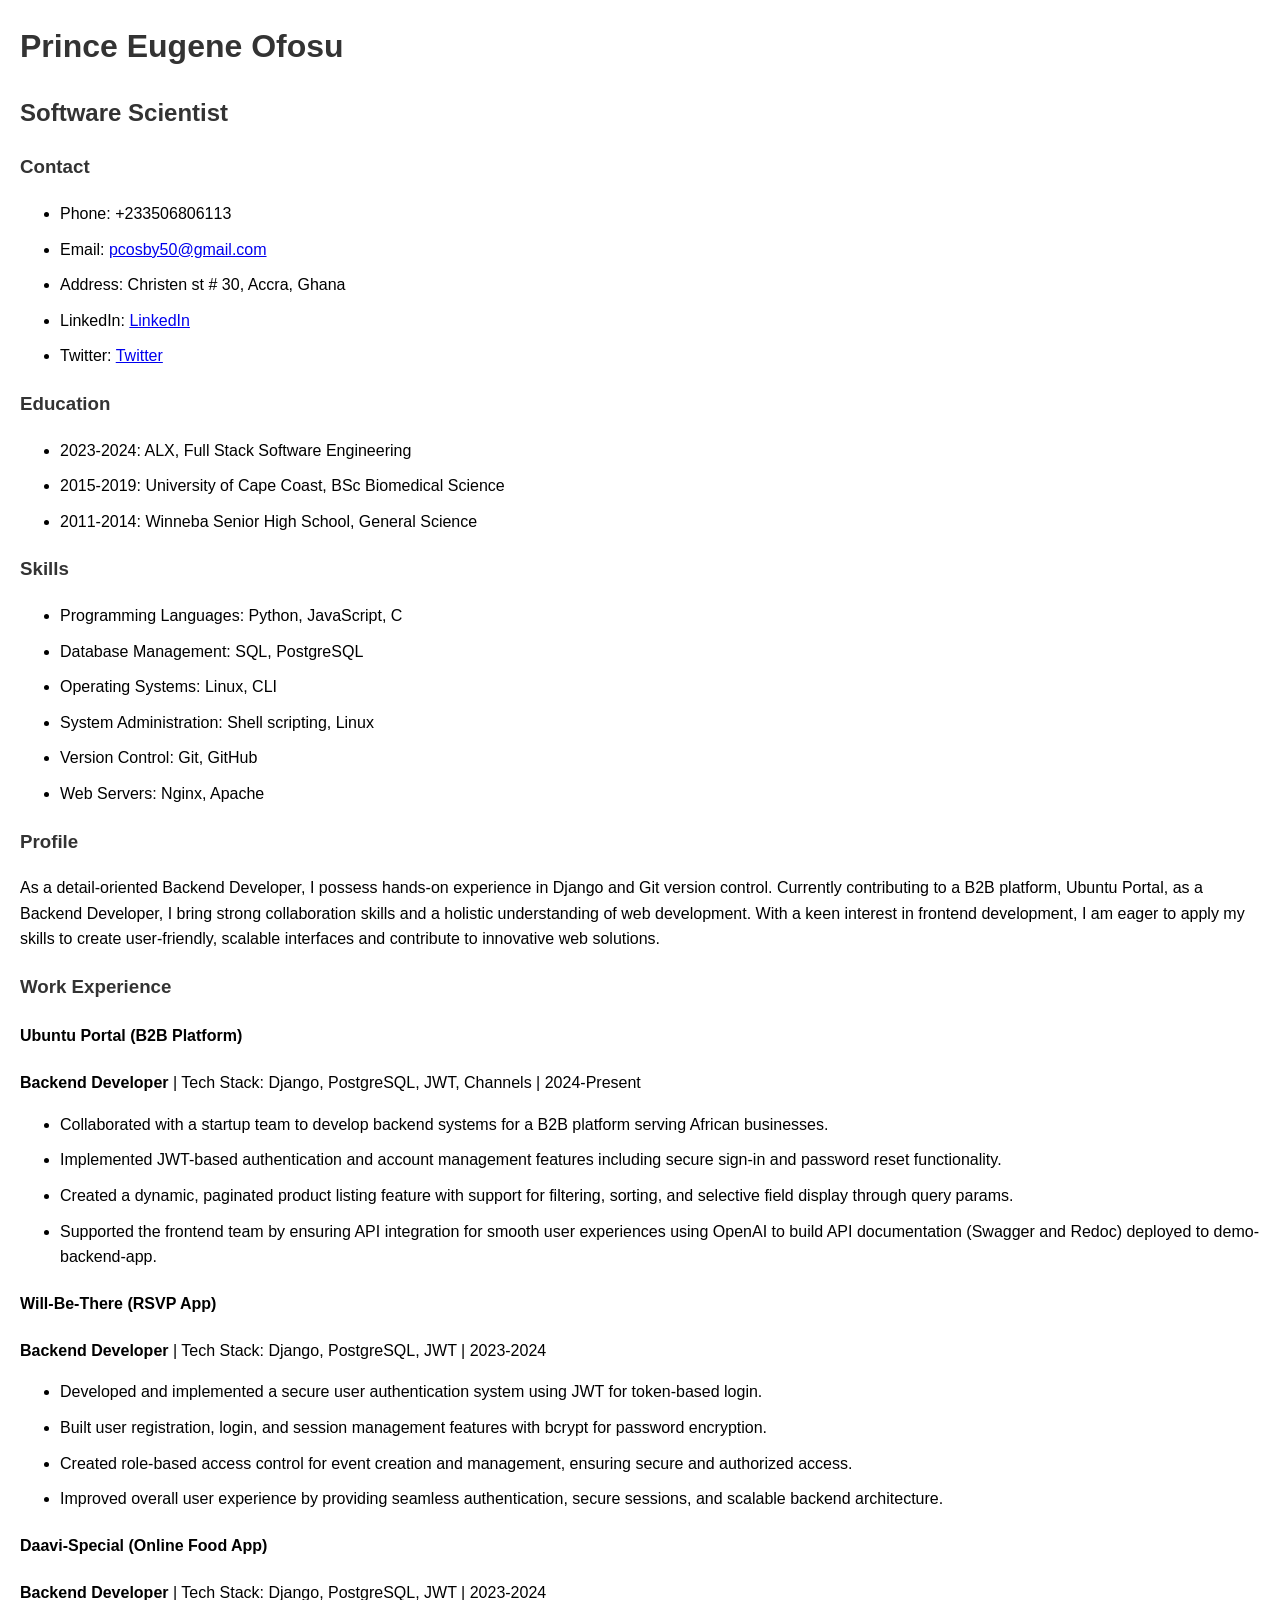
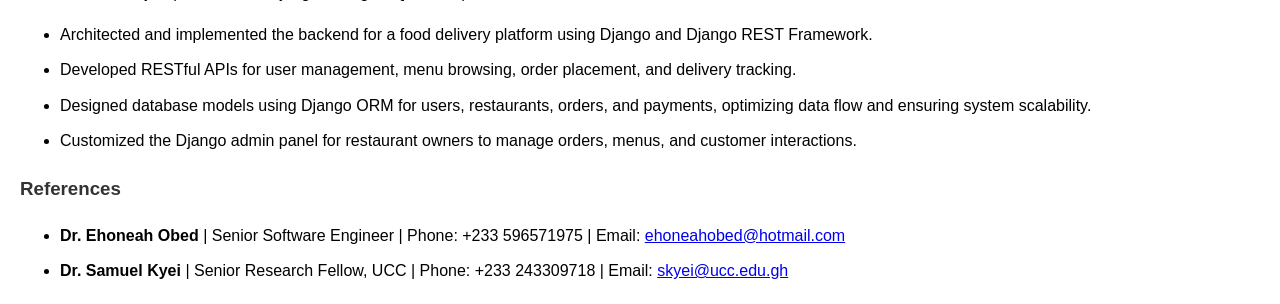
==== index.html @ bd2ba9b7 "changed file name to index.html" ====
<!DOCTYPE html>
<html lang="en">

<head>
    <meta charset="UTF-8">
    <meta name="viewport" content="width=device-width, initial-scale=1.0">
    <title>Prince Eugene Ofosu - Résumé</title>
    <style>
        body {
            font-family: Arial, sans-serif;
            margin: 20px;
            line-height: 1.6;
        }

        h1,
        h2,
        h3 {
            color: #333;
        }

        .section {
            margin-bottom: 20px;
        }

        .contact,
        .education,
        .skills,
        .profile,
        .work-experience,
        .references {
            margin-bottom: 20px;
        }

        .contact li,
        .education li,
        .skills li,
        .work-experience li,
        .references li {
            margin-bottom: 10px;
        }
    </style>
</head>

<body>
    <h1>Prince Eugene Ofosu</h1>
    <h2>Software Scientist</h2>

    <div class="section contact">
        <h3>Contact</h3>
        <ul>
            <li>Phone: +233506806113</li>
            <li>Email: <a href="mailto:pcosby50@gmail.com">pcosby50@gmail.com</a></li>
            <li>Address: Christen st # 30, Accra, Ghana</li>
            <li>LinkedIn: <a href="https://www.linkedin.com/in/prince-ofosu-512646102/" target="_blank">LinkedIn</a>
            </li>
            <li>Twitter: <a href="https://x.com/pcosby50" target="_blank">Twitter</a></li>
        </ul>
    </div>

    <div class="section education">
        <h3>Education</h3>
        <ul>
            <li>2023-2024: ALX, Full Stack Software Engineering</li>
            <li>2015-2019: University of Cape Coast, BSc Biomedical Science</li>
            <li>2011-2014: Winneba Senior High School, General Science</li>
        </ul>
    </div>

    <div class="section skills">
        <h3>Skills</h3>
        <ul>
            <li>Programming Languages: Python, JavaScript, C</li>
            <li>Database Management: SQL, PostgreSQL</li>
            <li>Operating Systems: Linux, CLI</li>
            <li>System Administration: Shell scripting, Linux</li>
            <li>Version Control: Git, GitHub</li>
            <li>Web Servers: Nginx, Apache</li>
        </ul>
    </div>

    <div class="section profile">
        <h3>Profile</h3>
        <p>As a detail-oriented Backend Developer, I possess hands-on experience in Django and Git version control.
            Currently contributing to a B2B platform, Ubuntu Portal, as a Backend Developer, I bring strong
            collaboration skills and a holistic understanding of web development. With a keen interest in frontend
            development, I am eager to apply my skills to create user-friendly, scalable interfaces and contribute to
            innovative web solutions.</p>
    </div>

    <div class="section work-experience">
        <h3>Work Experience</h3>
        <h4>Ubuntu Portal (B2B Platform)</h4>
        <p><strong>Backend Developer</strong> | Tech Stack: Django, PostgreSQL, JWT, Channels | 2024-Present</p>
        <ul>
            <li>Collaborated with a startup team to develop backend systems for a B2B platform serving African
                businesses.</li>
            <li>Implemented JWT-based authentication and account management features including secure sign-in and
                password reset functionality.</li>
            <li>Created a dynamic, paginated product listing feature with support for filtering, sorting, and selective
                field display through query params.</li>
            <li>Supported the frontend team by ensuring API integration for smooth user experiences using OpenAI to
                build API documentation (Swagger and Redoc) deployed to demo-backend-app.</li>
        </ul>

        <h4>Will-Be-There (RSVP App)</h4>
        <p><strong>Backend Developer</strong> | Tech Stack: Django, PostgreSQL, JWT | 2023-2024</p>
        <ul>
            <li>Developed and implemented a secure user authentication system using JWT for token-based login.</li>
            <li>Built user registration, login, and session management features with bcrypt for password encryption.
            </li>
            <li>Created role-based access control for event creation and management, ensuring secure and authorized
                access.</li>
            <li>Improved overall user experience by providing seamless authentication, secure sessions, and scalable
                backend architecture.</li>
        </ul>

        <h4>Daavi-Special (Online Food App)</h4>
        <p><strong>Backend Developer</strong> | Tech Stack: Django, PostgreSQL, JWT | 2023-2024</p>
        <ul>
            <li>Architected and implemented the backend for a food delivery platform using Django and Django REST
                Framework.</li>
            <li>Developed RESTful APIs for user management, menu browsing, order placement, and delivery tracking.</li>
            <li>Designed database models using Django ORM for users, restaurants, orders, and payments, optimizing data
                flow and ensuring system scalability.</li>
            <li>Customized the Django admin panel for restaurant owners to manage orders, menus, and customer
                interactions.</li>
        </ul>
    </div>

    <div class="section references">
        <h3>References</h3>
        <ul>
            <li><strong>Dr. Ehoneah Obed</strong> | Senior Software Engineer | Phone: +233 596571975 | Email: <a
                    href="mailto:ehoneahobed@hotmail.com">ehoneahobed@hotmail.com</a></li>
            <li><strong>Dr. Samuel Kyei</strong> | Senior Research Fellow, UCC | Phone: +233 243309718 | Email: <a
                    href="mailto:skyei@ucc.edu.gh">skyei@ucc.edu.gh</a></li>
        </ul>
    </div>
</body>

</html>
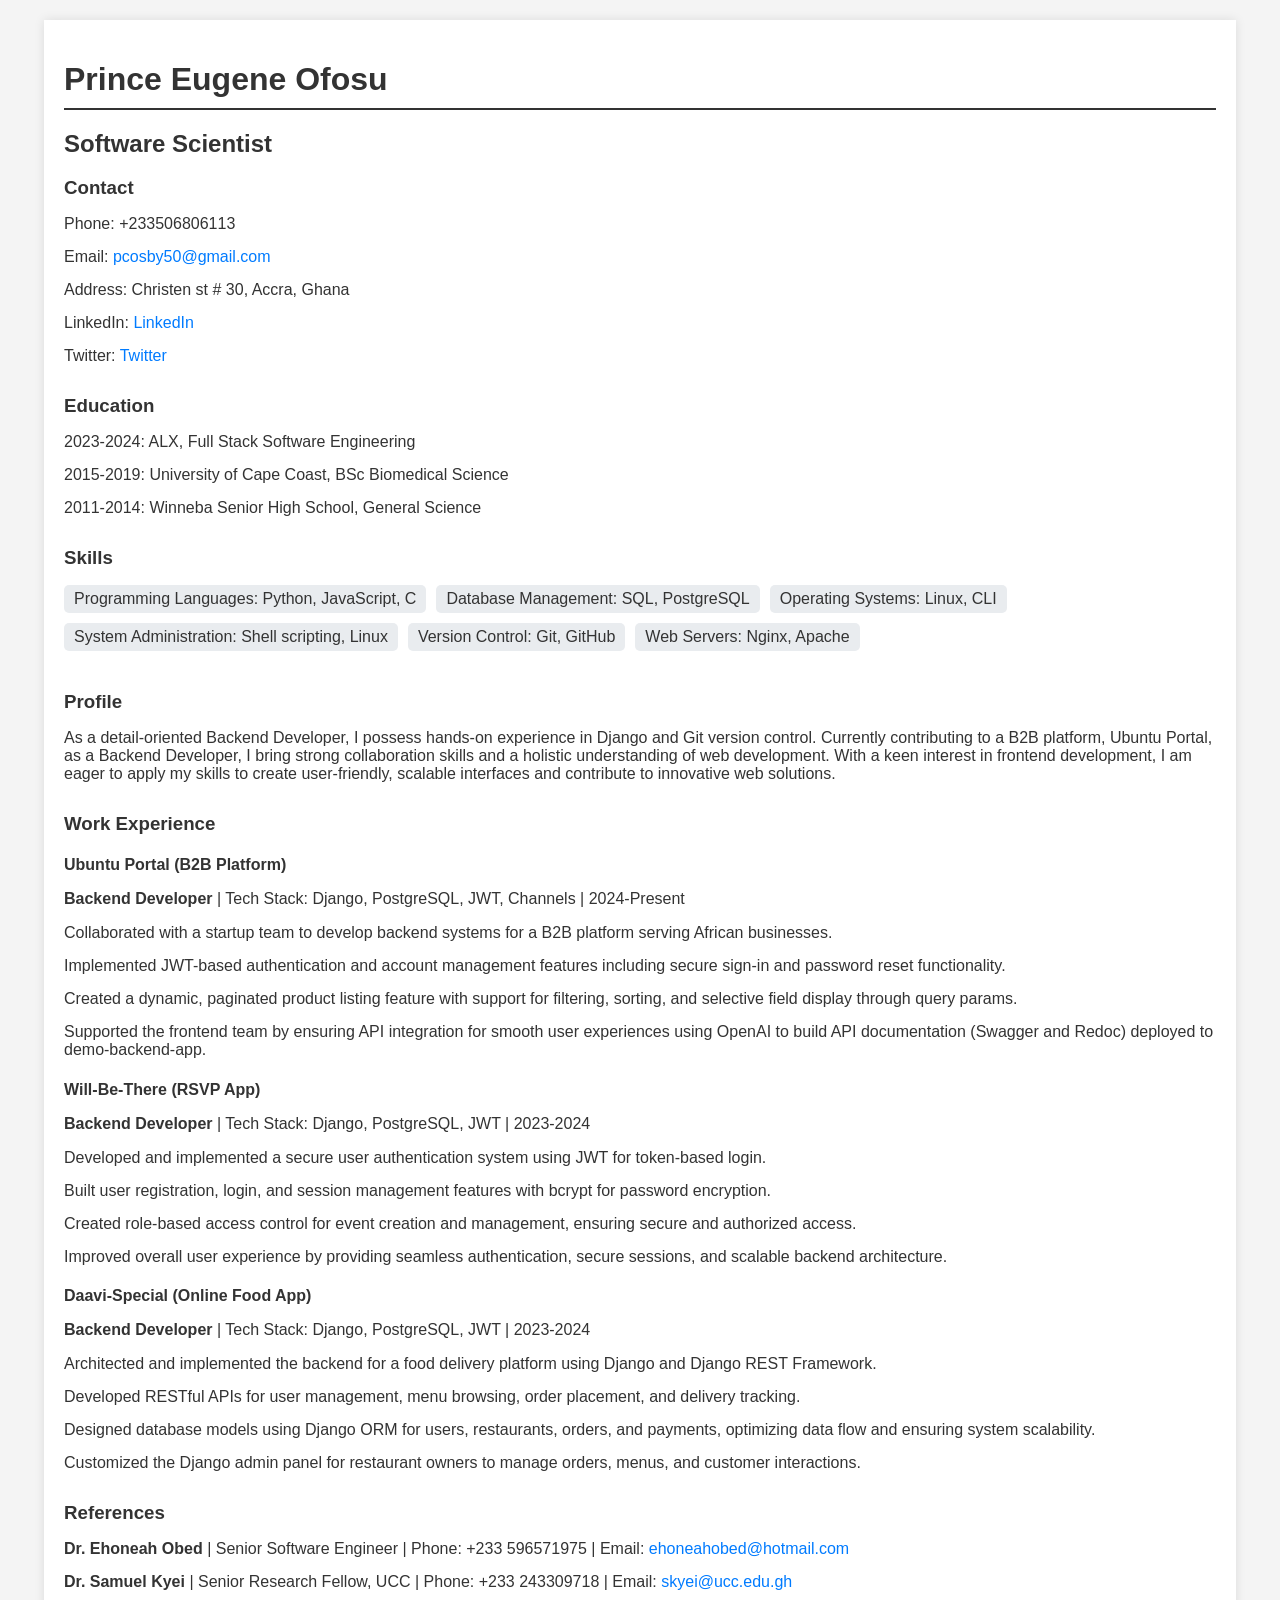
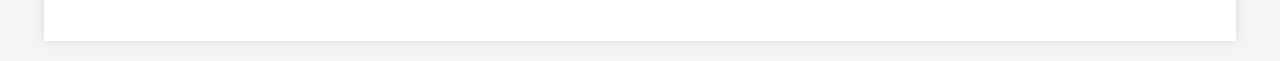
==== commit 8280ad8c: "separated files into html and css and added few styles" ====
--- a/index.html
+++ b/index.html
@@ -5,136 +5,106 @@
     <meta charset="UTF-8">
     <meta name="viewport" content="width=device-width, initial-scale=1.0">
     <title>Prince Eugene Ofosu - Résumé</title>
-    <style>
-        body {
-            font-family: Arial, sans-serif;
-            margin: 20px;
-            line-height: 1.6;
-        }
-
-        h1,
-        h2,
-        h3 {
-            color: #333;
-        }
-
-        .section {
-            margin-bottom: 20px;
-        }
-
-        .contact,
-        .education,
-        .skills,
-        .profile,
-        .work-experience,
-        .references {
-            margin-bottom: 20px;
-        }
-
-        .contact li,
-        .education li,
-        .skills li,
-        .work-experience li,
-        .references li {
-            margin-bottom: 10px;
-        }
-    </style>
+    <link rel="stylesheet" href="styles.css">
 </head>
 
 <body>
-    <h1>Prince Eugene Ofosu</h1>
-    <h2>Software Scientist</h2>
+    <div class="container">
+        <h1>Prince Eugene Ofosu</h1>
+        <h2>Software Scientist</h2>
 
-    <div class="section contact">
-        <h3>Contact</h3>
-        <ul>
-            <li>Phone: +233506806113</li>
-            <li>Email: <a href="mailto:pcosby50@gmail.com">pcosby50@gmail.com</a></li>
-            <li>Address: Christen st # 30, Accra, Ghana</li>
-            <li>LinkedIn: <a href="https://www.linkedin.com/in/prince-ofosu-512646102/" target="_blank">LinkedIn</a>
-            </li>
-            <li>Twitter: <a href="https://x.com/pcosby50" target="_blank">Twitter</a></li>
-        </ul>
-    </div>
+        <div class="section contact">
+            <h3>Contact</h3>
+            <ul>
+                <li>Phone: +233506806113</li>
+                <li>Email: <a href="mailto:pcosby50@gmail.com">pcosby50@gmail.com</a></li>
+                <li>Address: Christen st # 30, Accra, Ghana</li>
+                <li>LinkedIn: <a href="https://www.linkedin.com/in/prince-ofosu-512646102/" target="_blank">LinkedIn</a>
+                </li>
+                <li>Twitter: <a href="https://x.com/pcosby50" target="_blank">Twitter</a></li>
+            </ul>
+        </div>
 
-    <div class="section education">
-        <h3>Education</h3>
-        <ul>
-            <li>2023-2024: ALX, Full Stack Software Engineering</li>
-            <li>2015-2019: University of Cape Coast, BSc Biomedical Science</li>
-            <li>2011-2014: Winneba Senior High School, General Science</li>
-        </ul>
-    </div>
+        <div class="section education">
+            <h3>Education</h3>
+            <ul>
+                <li>2023-2024: ALX, Full Stack Software Engineering</li>
+                <li>2015-2019: University of Cape Coast, BSc Biomedical Science</li>
+                <li>2011-2014: Winneba Senior High School, General Science</li>
+            </ul>
+        </div>
 
-    <div class="section skills">
-        <h3>Skills</h3>
-        <ul>
-            <li>Programming Languages: Python, JavaScript, C</li>
-            <li>Database Management: SQL, PostgreSQL</li>
-            <li>Operating Systems: Linux, CLI</li>
-            <li>System Administration: Shell scripting, Linux</li>
-            <li>Version Control: Git, GitHub</li>
-            <li>Web Servers: Nginx, Apache</li>
-        </ul>
-    </div>
+        <div class="section skills">
+            <h3>Skills</h3>
+            <ul>
+                <li>Programming Languages: Python, JavaScript, C</li>
+                <li>Database Management: SQL, PostgreSQL</li>
+                <li>Operating Systems: Linux, CLI</li>
+                <li>System Administration: Shell scripting, Linux</li>
+                <li>Version Control: Git, GitHub</li>
+                <li>Web Servers: Nginx, Apache</li>
+            </ul>
+        </div>
 
-    <div class="section profile">
-        <h3>Profile</h3>
-        <p>As a detail-oriented Backend Developer, I possess hands-on experience in Django and Git version control.
-            Currently contributing to a B2B platform, Ubuntu Portal, as a Backend Developer, I bring strong
-            collaboration skills and a holistic understanding of web development. With a keen interest in frontend
-            development, I am eager to apply my skills to create user-friendly, scalable interfaces and contribute to
-            innovative web solutions.</p>
-    </div>
+        <div class="section profile">
+            <h3>Profile</h3>
+            <p>As a detail-oriented Backend Developer, I possess hands-on experience in Django and Git version control.
+                Currently contributing to a B2B platform, Ubuntu Portal, as a Backend Developer, I bring strong
+                collaboration skills and a holistic understanding of web development. With a keen interest in frontend
+                development, I am eager to apply my skills to create user-friendly, scalable interfaces and contribute
+                to innovative web solutions.</p>
+        </div>
 
-    <div class="section work-experience">
-        <h3>Work Experience</h3>
-        <h4>Ubuntu Portal (B2B Platform)</h4>
-        <p><strong>Backend Developer</strong> | Tech Stack: Django, PostgreSQL, JWT, Channels | 2024-Present</p>
-        <ul>
-            <li>Collaborated with a startup team to develop backend systems for a B2B platform serving African
-                businesses.</li>
-            <li>Implemented JWT-based authentication and account management features including secure sign-in and
-                password reset functionality.</li>
-            <li>Created a dynamic, paginated product listing feature with support for filtering, sorting, and selective
-                field display through query params.</li>
-            <li>Supported the frontend team by ensuring API integration for smooth user experiences using OpenAI to
-                build API documentation (Swagger and Redoc) deployed to demo-backend-app.</li>
-        </ul>
+        <div class="section work-experience">
+            <h3>Work Experience</h3>
+            <h4>Ubuntu Portal (B2B Platform)</h4>
+            <p><strong>Backend Developer</strong> | Tech Stack: Django, PostgreSQL, JWT, Channels | 2024-Present</p>
+            <ul>
+                <li>Collaborated with a startup team to develop backend systems for a B2B platform serving African
+                    businesses.</li>
+                <li>Implemented JWT-based authentication and account management features including secure sign-in and
+                    password reset functionality.</li>
+                <li>Created a dynamic, paginated product listing feature with support for filtering, sorting, and
+                    selective field display through query params.</li>
+                <li>Supported the frontend team by ensuring API integration for smooth user experiences using OpenAI to
+                    build API documentation (Swagger and Redoc) deployed to demo-backend-app.</li>
+            </ul>
 
-        <h4>Will-Be-There (RSVP App)</h4>
-        <p><strong>Backend Developer</strong> | Tech Stack: Django, PostgreSQL, JWT | 2023-2024</p>
-        <ul>
-            <li>Developed and implemented a secure user authentication system using JWT for token-based login.</li>
-            <li>Built user registration, login, and session management features with bcrypt for password encryption.
-            </li>
-            <li>Created role-based access control for event creation and management, ensuring secure and authorized
-                access.</li>
-            <li>Improved overall user experience by providing seamless authentication, secure sessions, and scalable
-                backend architecture.</li>
-        </ul>
+            <h4>Will-Be-There (RSVP App)</h4>
+            <p><strong>Backend Developer</strong> | Tech Stack: Django, PostgreSQL, JWT | 2023-2024</p>
+            <ul>
+                <li>Developed and implemented a secure user authentication system using JWT for token-based login.</li>
+                <li>Built user registration, login, and session management features with bcrypt for password encryption.
+                </li>
+                <li>Created role-based access control for event creation and management, ensuring secure and authorized
+                    access.</li>
+                <li>Improved overall user experience by providing seamless authentication, secure sessions, and scalable
+                    backend architecture.</li>
+            </ul>
 
-        <h4>Daavi-Special (Online Food App)</h4>
-        <p><strong>Backend Developer</strong> | Tech Stack: Django, PostgreSQL, JWT | 2023-2024</p>
-        <ul>
-            <li>Architected and implemented the backend for a food delivery platform using Django and Django REST
-                Framework.</li>
-            <li>Developed RESTful APIs for user management, menu browsing, order placement, and delivery tracking.</li>
-            <li>Designed database models using Django ORM for users, restaurants, orders, and payments, optimizing data
-                flow and ensuring system scalability.</li>
-            <li>Customized the Django admin panel for restaurant owners to manage orders, menus, and customer
-                interactions.</li>
-        </ul>
-    </div>
+            <h4>Daavi-Special (Online Food App)</h4>
+            <p><strong>Backend Developer</strong> | Tech Stack: Django, PostgreSQL, JWT | 2023-2024</p>
+            <ul>
+                <li>Architected and implemented the backend for a food delivery platform using Django and Django REST
+                    Framework.</li>
+                <li>Developed RESTful APIs for user management, menu browsing, order placement, and delivery tracking.
+                </li>
+                <li>Designed database models using Django ORM for users, restaurants, orders, and payments, optimizing
+                    data flow and ensuring system scalability.</li>
+                <li>Customized the Django admin panel for restaurant owners to manage orders, menus, and customer
+                    interactions.</li>
+            </ul>
+        </div>
 
-    <div class="section references">
-        <h3>References</h3>
-        <ul>
-            <li><strong>Dr. Ehoneah Obed</strong> | Senior Software Engineer | Phone: +233 596571975 | Email: <a
-                    href="mailto:ehoneahobed@hotmail.com">ehoneahobed@hotmail.com</a></li>
-            <li><strong>Dr. Samuel Kyei</strong> | Senior Research Fellow, UCC | Phone: +233 243309718 | Email: <a
-                    href="mailto:skyei@ucc.edu.gh">skyei@ucc.edu.gh</a></li>
-        </ul>
+        <div class="section references">
+            <h3>References</h3>
+            <ul>
+                <li><strong>Dr. Ehoneah Obed</strong> | Senior Software Engineer | Phone: +233 596571975 | Email: <a
+                        href="mailto:ehoneahobed@hotmail.com">ehoneahobed@hotmail.com</a></li>
+                <li><strong>Dr. Samuel Kyei</strong> | Senior Research Fellow, UCC | Phone: +233 243309718 | Email: <a
+                        href="mailto:skyei@ucc.edu.gh">skyei@ucc.edu.gh</a></li>
+            </ul>
+        </div>
     </div>
 </body>
 
--- a/styles.css
+++ b/styles.css
@@ -0,0 +1,125 @@
+body {
+    font-family: 'Helvetica Neue', Arial, sans-serif;
+    margin: 0;
+    padding: 0;
+    background-color: #f4f4f4;
+    color: #333;
+}
+
+.container {
+    width: 90%;
+    margin: 20px auto;
+    background: #fff;
+    padding: 20px;
+    box-shadow: 0 0 10px rgba(0, 0, 0, 0.1);
+}
+
+h1,
+h2,
+h3,
+h4 {
+    color: #333;
+    margin-bottom: 10px;
+}
+
+h1 {
+    border-bottom: 2px solid #333;
+    padding-bottom: 10px;
+}
+
+.section {
+    margin-bottom: 30px;
+}
+
+.contact ul,
+.education ul,
+.skills ul,
+.work-experience ul,
+.references ul {
+    list-style-type: none;
+    padding: 0;
+}
+
+.contact li,
+.education li,
+.skills li,
+.work-experience li,
+.references li {
+    margin-bottom: 15px;
+}
+
+a {
+    color: #007BFF;
+    text-decoration: none;
+}
+
+a:hover {
+    text-decoration: underline;
+}
+
+.profile p,
+.work-experience p {
+    margin-bottom: 10px;
+}
+
+.skills ul {
+    display: flex;
+    flex-wrap: wrap;
+}
+
+.skills li {
+    background: #e9ecef;
+    border-radius: 5px;
+    padding: 5px 10px;
+    margin-right: 10px;
+    margin-bottom: 10px;
+}
+
+/* Media Queries for Responsive Design */
+@media (max-width: 768px) {
+    .container {
+        width: 95%;
+        padding: 15px;
+    }
+
+    h1,
+    h2,
+    h3,
+    h4 {
+        font-size: 1.2em;
+    }
+
+    .skills ul {
+        flex-direction: column;
+    }
+
+    .skills li {
+        margin-right: 0;
+    }
+}
+
+@media (max-width: 480px) {
+    .container {
+        width: 98%;
+        padding: 10px;
+    }
+
+    h1,
+    h2,
+    h3,
+    h4 {
+        font-size: 1em;
+    }
+
+    .section {
+        margin-bottom: 20px;
+    }
+
+    .contact li,
+    .education li,
+    .skills li,
+    .work-experience li,
+    .references li {
+        margin-bottom: 10px;
+    }
+}
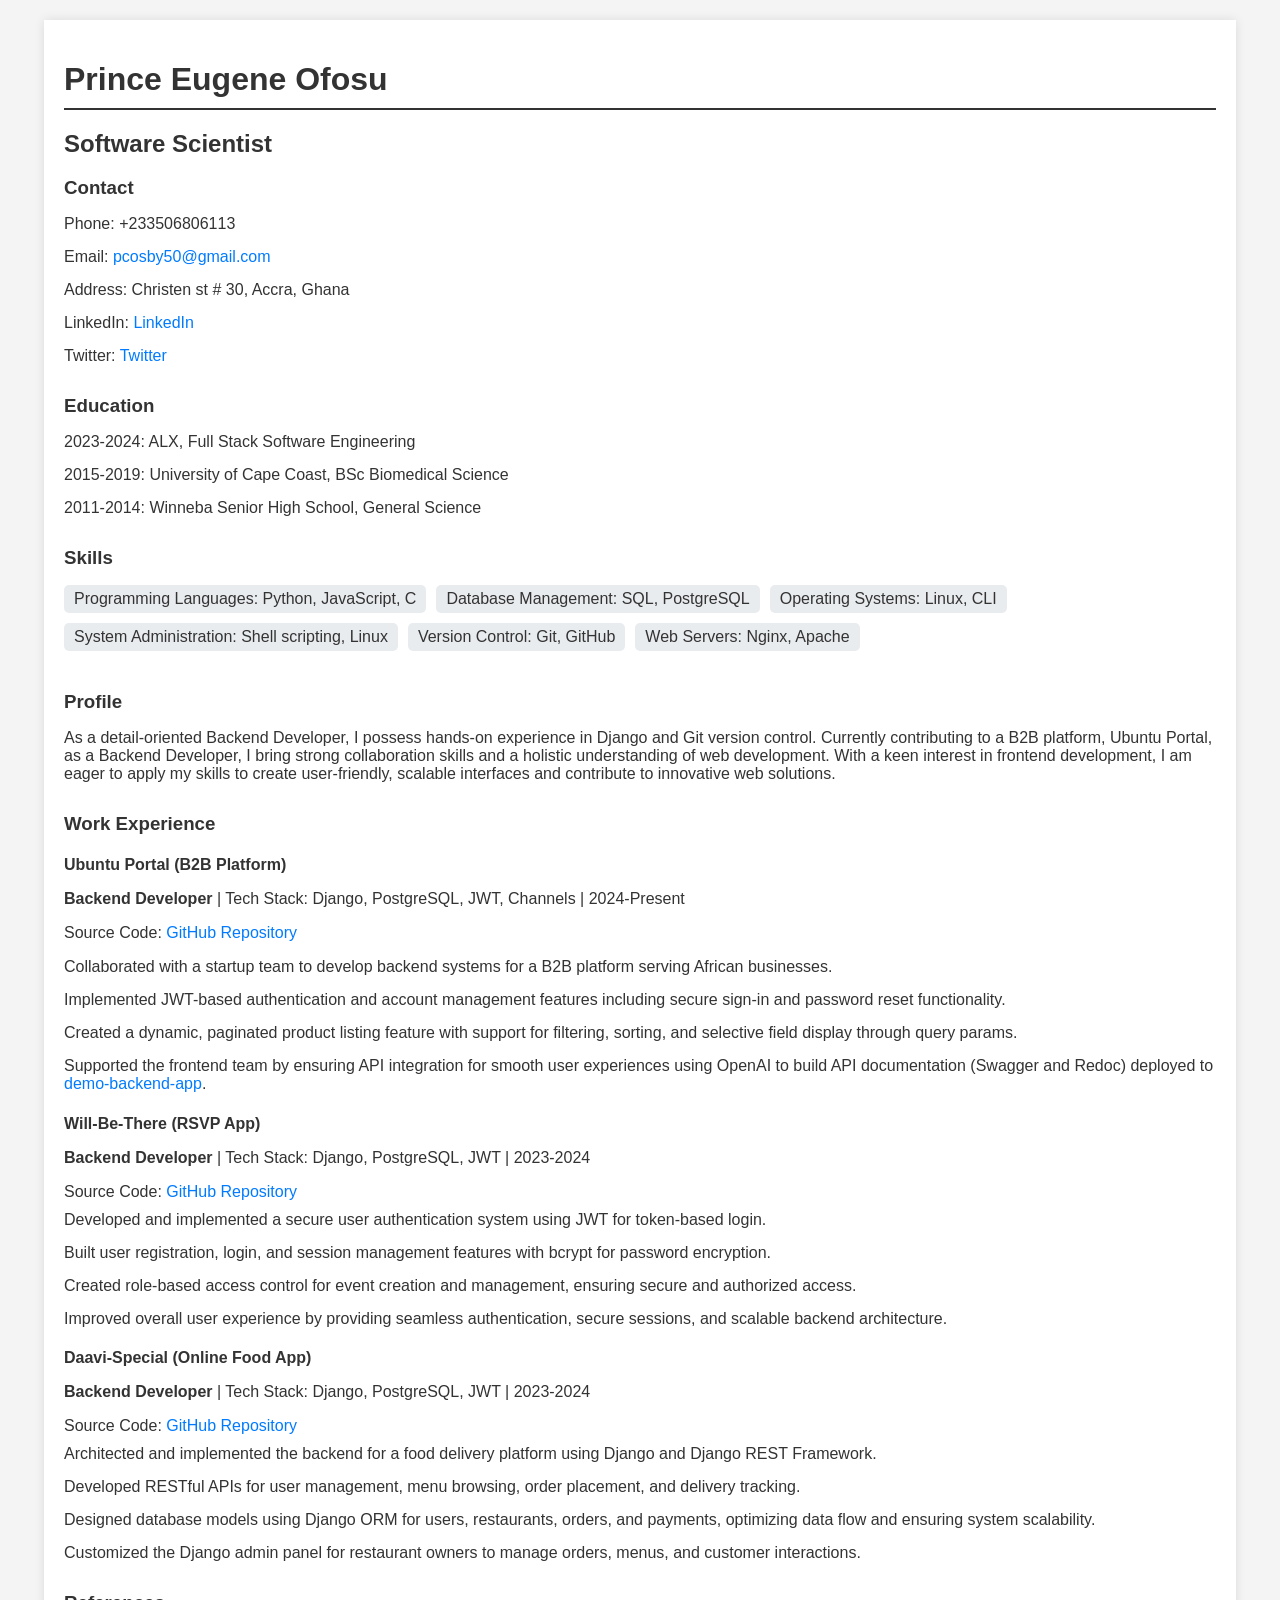
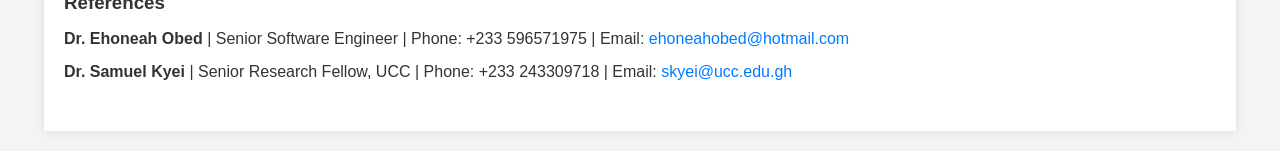
==== commit 916cec17: "added source code links to github" ====
--- a/index.html
+++ b/index.html
@@ -59,6 +59,8 @@
             <h3>Work Experience</h3>
             <h4>Ubuntu Portal (B2B Platform)</h4>
             <p><strong>Backend Developer</strong> | Tech Stack: Django, PostgreSQL, JWT, Channels | 2024-Present</p>
+            <p>Source Code: <a href="https://github.com/UbuntuPortal/ubuntu_portal-backend" target="_blank">GitHub Repository</a></p>
+            <ul>
             <ul>
                 <li>Collaborated with a startup team to develop backend systems for a B2B platform serving African
                     businesses.</li>
@@ -66,12 +68,14 @@
                     password reset functionality.</li>
                 <li>Created a dynamic, paginated product listing feature with support for filtering, sorting, and
                     selective field display through query params.</li>
-                <li>Supported the frontend team by ensuring API integration for smooth user experiences using OpenAI to
-                    build API documentation (Swagger and Redoc) deployed to demo-backend-app.</li>
+                <li>Supported the frontend team by ensuring API integration for smooth user experiences using OpenAI to build API
+                    documentation (Swagger and Redoc) deployed to <a href="https://ubuntu-portal.onrender.com/api/schema/redoc/"
+                        target="_blank">demo-backend-app</a>.</li>
             </ul>
 
             <h4>Will-Be-There (RSVP App)</h4>
             <p><strong>Backend Developer</strong> | Tech Stack: Django, PostgreSQL, JWT | 2023-2024</p>
+            <p>Source Code: <a href="https://github.com/Pcosby5/WillBeThere" target="_blank">GitHub Repository</a></p>
             <ul>
                 <li>Developed and implemented a secure user authentication system using JWT for token-based login.</li>
                 <li>Built user registration, login, and session management features with bcrypt for password encryption.
@@ -84,6 +88,7 @@
 
             <h4>Daavi-Special (Online Food App)</h4>
             <p><strong>Backend Developer</strong> | Tech Stack: Django, PostgreSQL, JWT | 2023-2024</p>
+            <p>Source Code: <a href="https://github.com/Pcosby5/DaaviSpecial-backend" target="_blank">GitHub Repository</a></p>
             <ul>
                 <li>Architected and implemented the backend for a food delivery platform using Django and Django REST
                     Framework.</li>
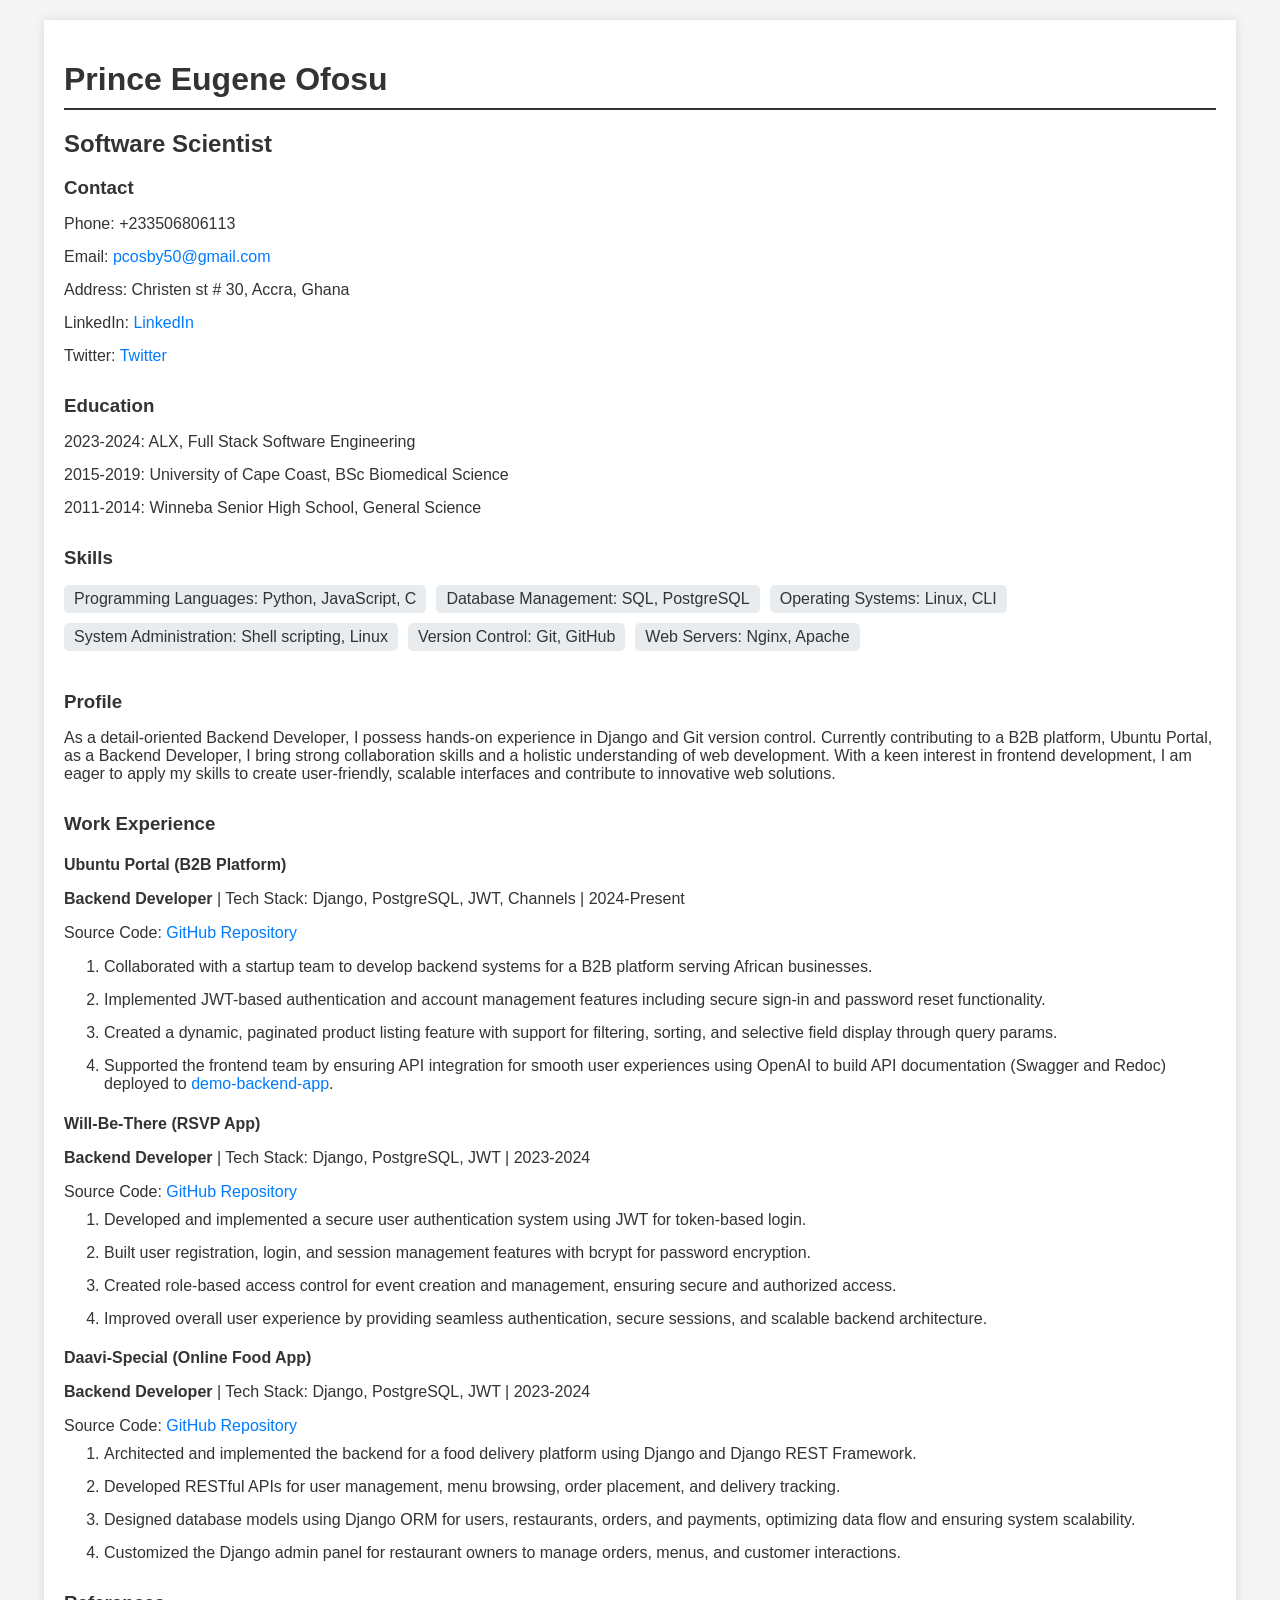
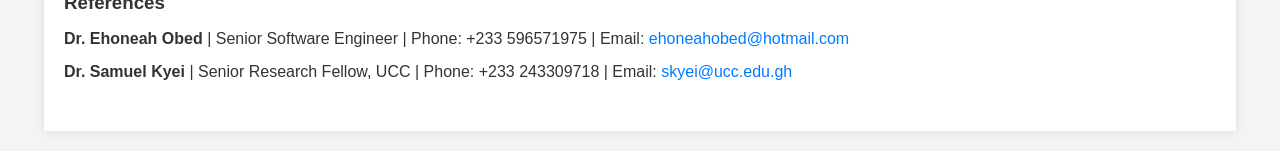
==== commit 5b7045b9: "made the items ordered list in the work experience" ====
--- a/index.html
+++ b/index.html
@@ -61,7 +61,7 @@
             <p><strong>Backend Developer</strong> | Tech Stack: Django, PostgreSQL, JWT, Channels | 2024-Present</p>
             <p>Source Code: <a href="https://github.com/UbuntuPortal/ubuntu_portal-backend" target="_blank">GitHub Repository</a></p>
             <ul>
-            <ul>
+            <ol>
                 <li>Collaborated with a startup team to develop backend systems for a B2B platform serving African
                     businesses.</li>
                 <li>Implemented JWT-based authentication and account management features including secure sign-in and
@@ -71,12 +71,12 @@
                 <li>Supported the frontend team by ensuring API integration for smooth user experiences using OpenAI to build API
                     documentation (Swagger and Redoc) deployed to <a href="https://ubuntu-portal.onrender.com/api/schema/redoc/"
                         target="_blank">demo-backend-app</a>.</li>
-            </ul>
+            </ol>
 
             <h4>Will-Be-There (RSVP App)</h4>
             <p><strong>Backend Developer</strong> | Tech Stack: Django, PostgreSQL, JWT | 2023-2024</p>
             <p>Source Code: <a href="https://github.com/Pcosby5/WillBeThere" target="_blank">GitHub Repository</a></p>
-            <ul>
+            <ol>
                 <li>Developed and implemented a secure user authentication system using JWT for token-based login.</li>
                 <li>Built user registration, login, and session management features with bcrypt for password encryption.
                 </li>
@@ -84,12 +84,12 @@
                     access.</li>
                 <li>Improved overall user experience by providing seamless authentication, secure sessions, and scalable
                     backend architecture.</li>
-            </ul>
+            </ol>
 
             <h4>Daavi-Special (Online Food App)</h4>
             <p><strong>Backend Developer</strong> | Tech Stack: Django, PostgreSQL, JWT | 2023-2024</p>
             <p>Source Code: <a href="https://github.com/Pcosby5/DaaviSpecial-backend" target="_blank">GitHub Repository</a></p>
-            <ul>
+            <ol>
                 <li>Architected and implemented the backend for a food delivery platform using Django and Django REST
                     Framework.</li>
                 <li>Developed RESTful APIs for user management, menu browsing, order placement, and delivery tracking.
@@ -98,7 +98,7 @@
                     data flow and ensuring system scalability.</li>
                 <li>Customized the Django admin panel for restaurant owners to manage orders, menus, and customer
                     interactions.</li>
-            </ul>
+            </ol>
         </div>
 
         <div class="section references">
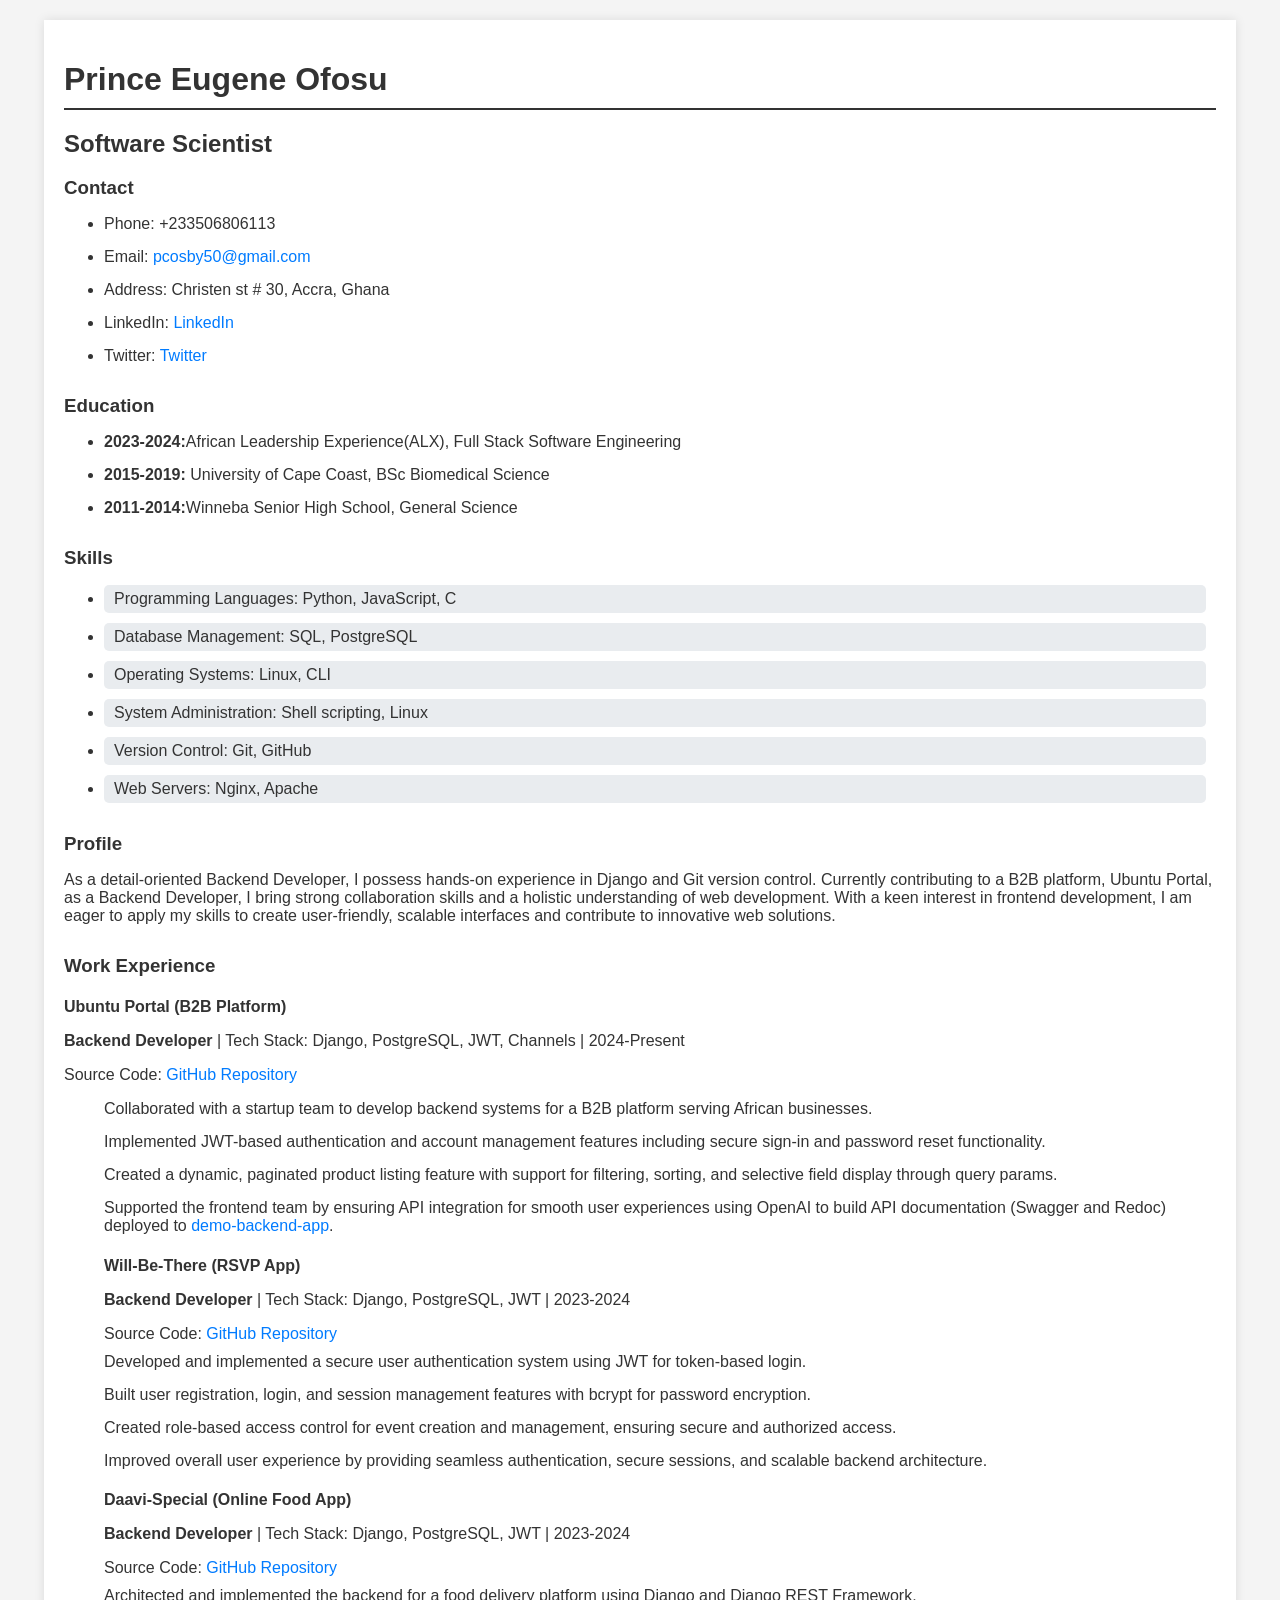
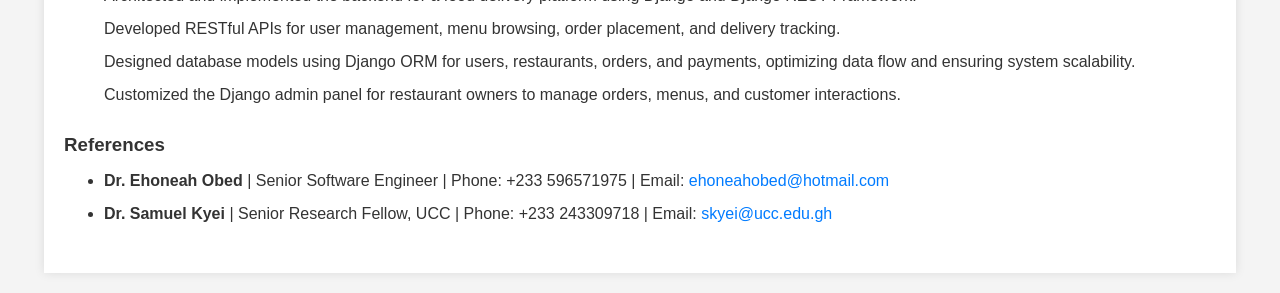
==== commit 97c34617: "made the education dates strong" ====
--- a/index.html
+++ b/index.html
@@ -28,9 +28,9 @@
         <div class="section education">
             <h3>Education</h3>
             <ul>
-                <li>2023-2024: ALX, Full Stack Software Engineering</li>
-                <li>2015-2019: University of Cape Coast, BSc Biomedical Science</li>
-                <li>2011-2014: Winneba Senior High School, General Science</li>
+                <li><strong>2023-2024:</strong>African Leadership Experience(ALX), Full Stack Software Engineering</li>
+                <li><strong>2015-2019:</strong> University of Cape Coast, BSc Biomedical Science</li>
+                <li><strong>2011-2014:</strong>Winneba Senior High School, General Science</li>
             </ul>
         </div>
 
--- a/styles.css
+++ b/styles.css
@@ -31,11 +31,11 @@
     margin-bottom: 30px;
 }
 
-.contact ul,
-.education ul,
-.skills ul,
-.work-experience ul,
-.references ul {
+.contact ol,
+.education ol,
+.skills ol,
+.work-experience ol,
+.references ol {
     list-style-type: none;
     padding: 0;
 }
@@ -62,7 +62,7 @@
     margin-bottom: 10px;
 }
 
-.skills ul {
+.skills ol {
     display: flex;
     flex-wrap: wrap;
 }
@@ -89,7 +89,7 @@
         font-size: 1.2em;
     }
 
-    .skills ul {
+    .skills ol {
         flex-direction: column;
     }
 
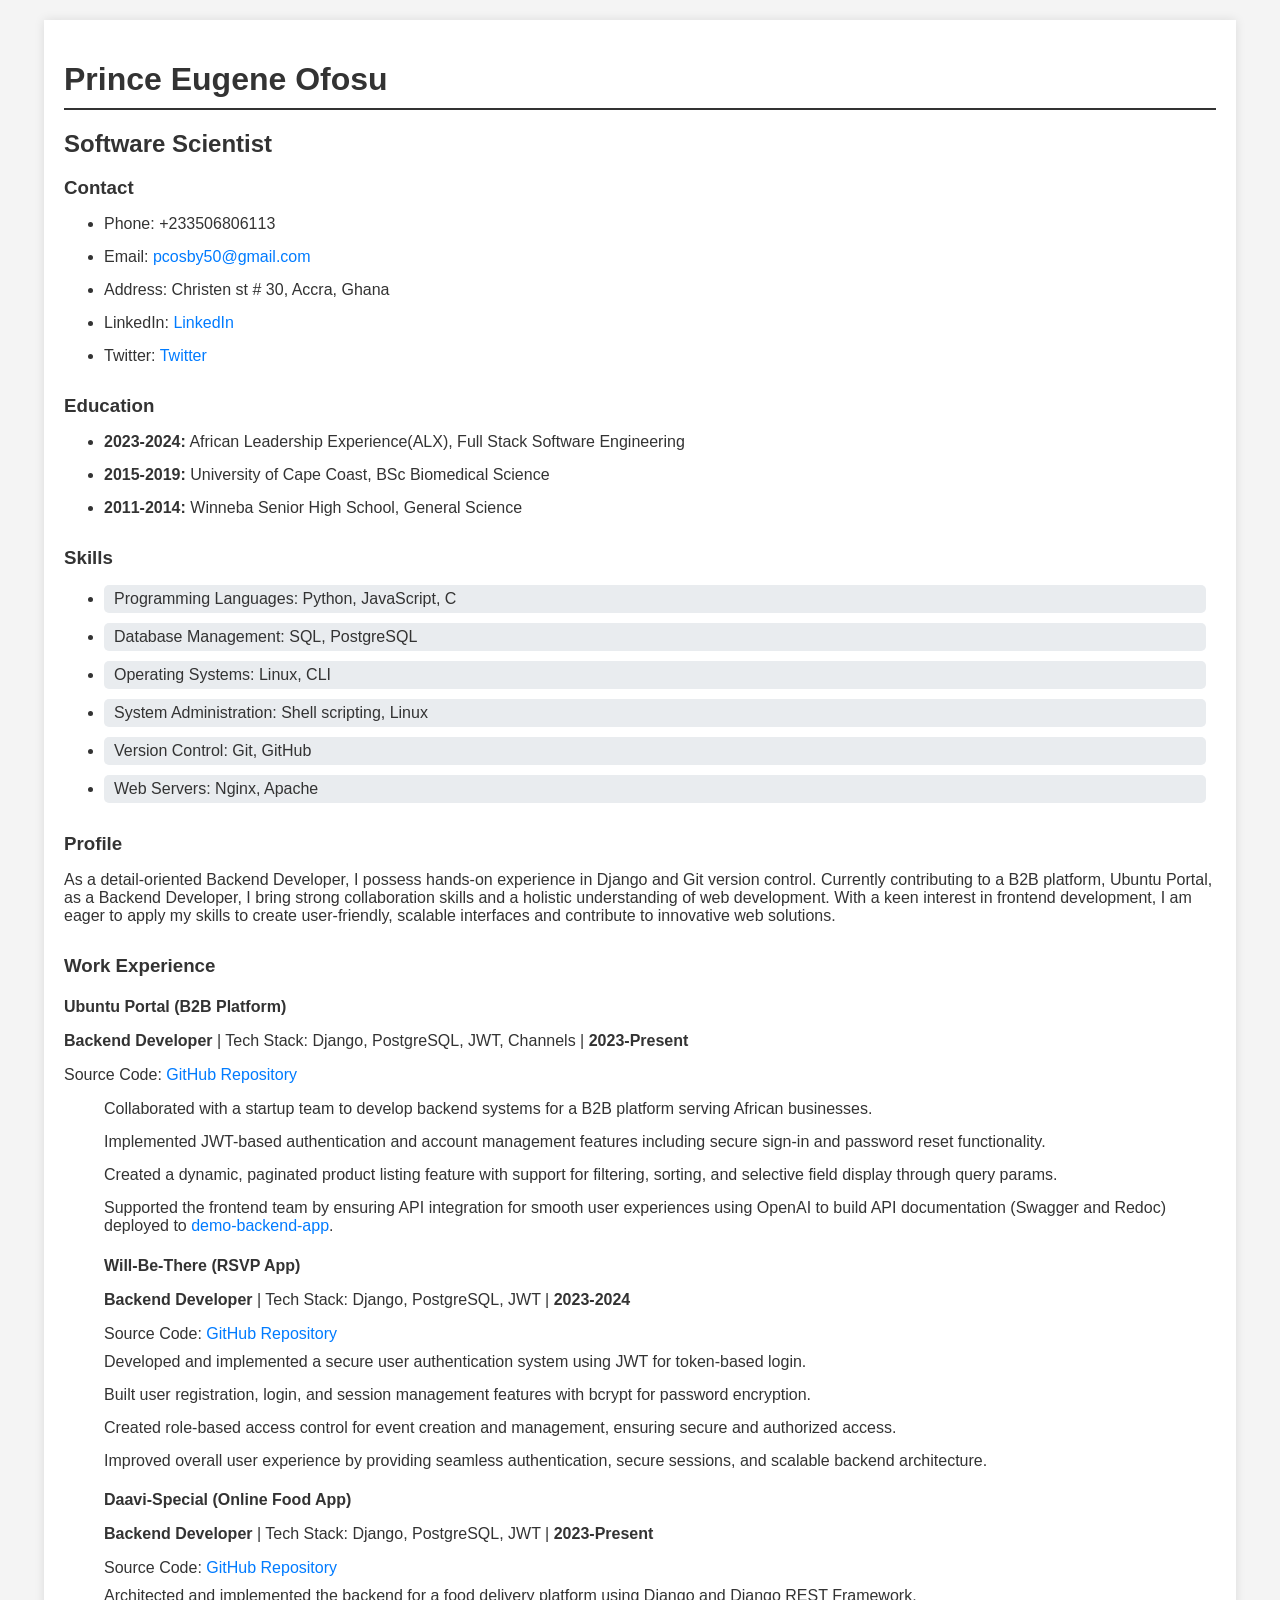
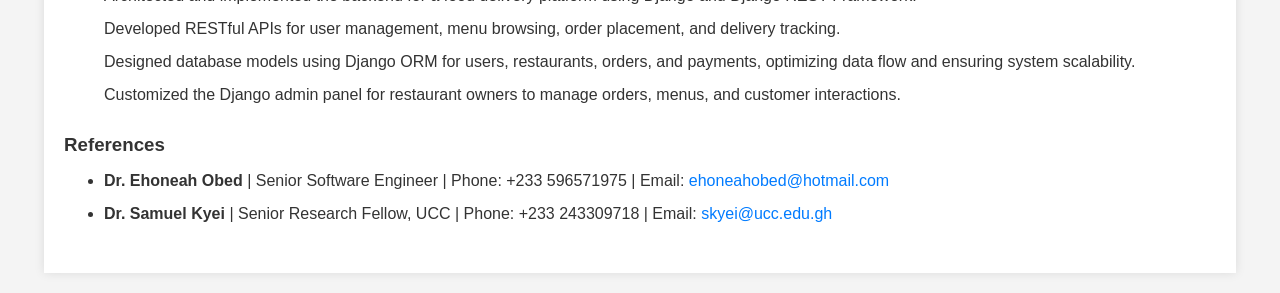
==== commit fc9d7660: "made the education dates strong and experience dates too" ====
--- a/index.html
+++ b/index.html
@@ -28,9 +28,9 @@
         <div class="section education">
             <h3>Education</h3>
             <ul>
-                <li><strong>2023-2024:</strong>African Leadership Experience(ALX), Full Stack Software Engineering</li>
+                <li><strong>2023-2024:</strong> African Leadership Experience(ALX), Full Stack Software Engineering</li>
                 <li><strong>2015-2019:</strong> University of Cape Coast, BSc Biomedical Science</li>
-                <li><strong>2011-2014:</strong>Winneba Senior High School, General Science</li>
+                <li><strong>2011-2014:</strong> Winneba Senior High School, General Science</li>
             </ul>
         </div>
 
@@ -58,7 +58,7 @@
         <div class="section work-experience">
             <h3>Work Experience</h3>
             <h4>Ubuntu Portal (B2B Platform)</h4>
-            <p><strong>Backend Developer</strong> | Tech Stack: Django, PostgreSQL, JWT, Channels | 2024-Present</p>
+            <p><strong>Backend Developer</strong> | Tech Stack: Django, PostgreSQL, JWT, Channels | <strong>2023-Present</strong></p>
             <p>Source Code: <a href="https://github.com/UbuntuPortal/ubuntu_portal-backend" target="_blank">GitHub Repository</a></p>
             <ul>
             <ol>
@@ -74,7 +74,7 @@
             </ol>
 
             <h4>Will-Be-There (RSVP App)</h4>
-            <p><strong>Backend Developer</strong> | Tech Stack: Django, PostgreSQL, JWT | 2023-2024</p>
+            <p><strong>Backend Developer</strong> | Tech Stack: Django, PostgreSQL, JWT | <strong>2023-2024</strong></p>
             <p>Source Code: <a href="https://github.com/Pcosby5/WillBeThere" target="_blank">GitHub Repository</a></p>
             <ol>
                 <li>Developed and implemented a secure user authentication system using JWT for token-based login.</li>
@@ -87,7 +87,7 @@
             </ol>
 
             <h4>Daavi-Special (Online Food App)</h4>
-            <p><strong>Backend Developer</strong> | Tech Stack: Django, PostgreSQL, JWT | 2023-2024</p>
+            <p><strong>Backend Developer</strong> | Tech Stack: Django, PostgreSQL, JWT | <strong>2023-Present</strong></p>
             <p>Source Code: <a href="https://github.com/Pcosby5/DaaviSpecial-backend" target="_blank">GitHub Repository</a></p>
             <ol>
                 <li>Architected and implemented the backend for a food delivery platform using Django and Django REST
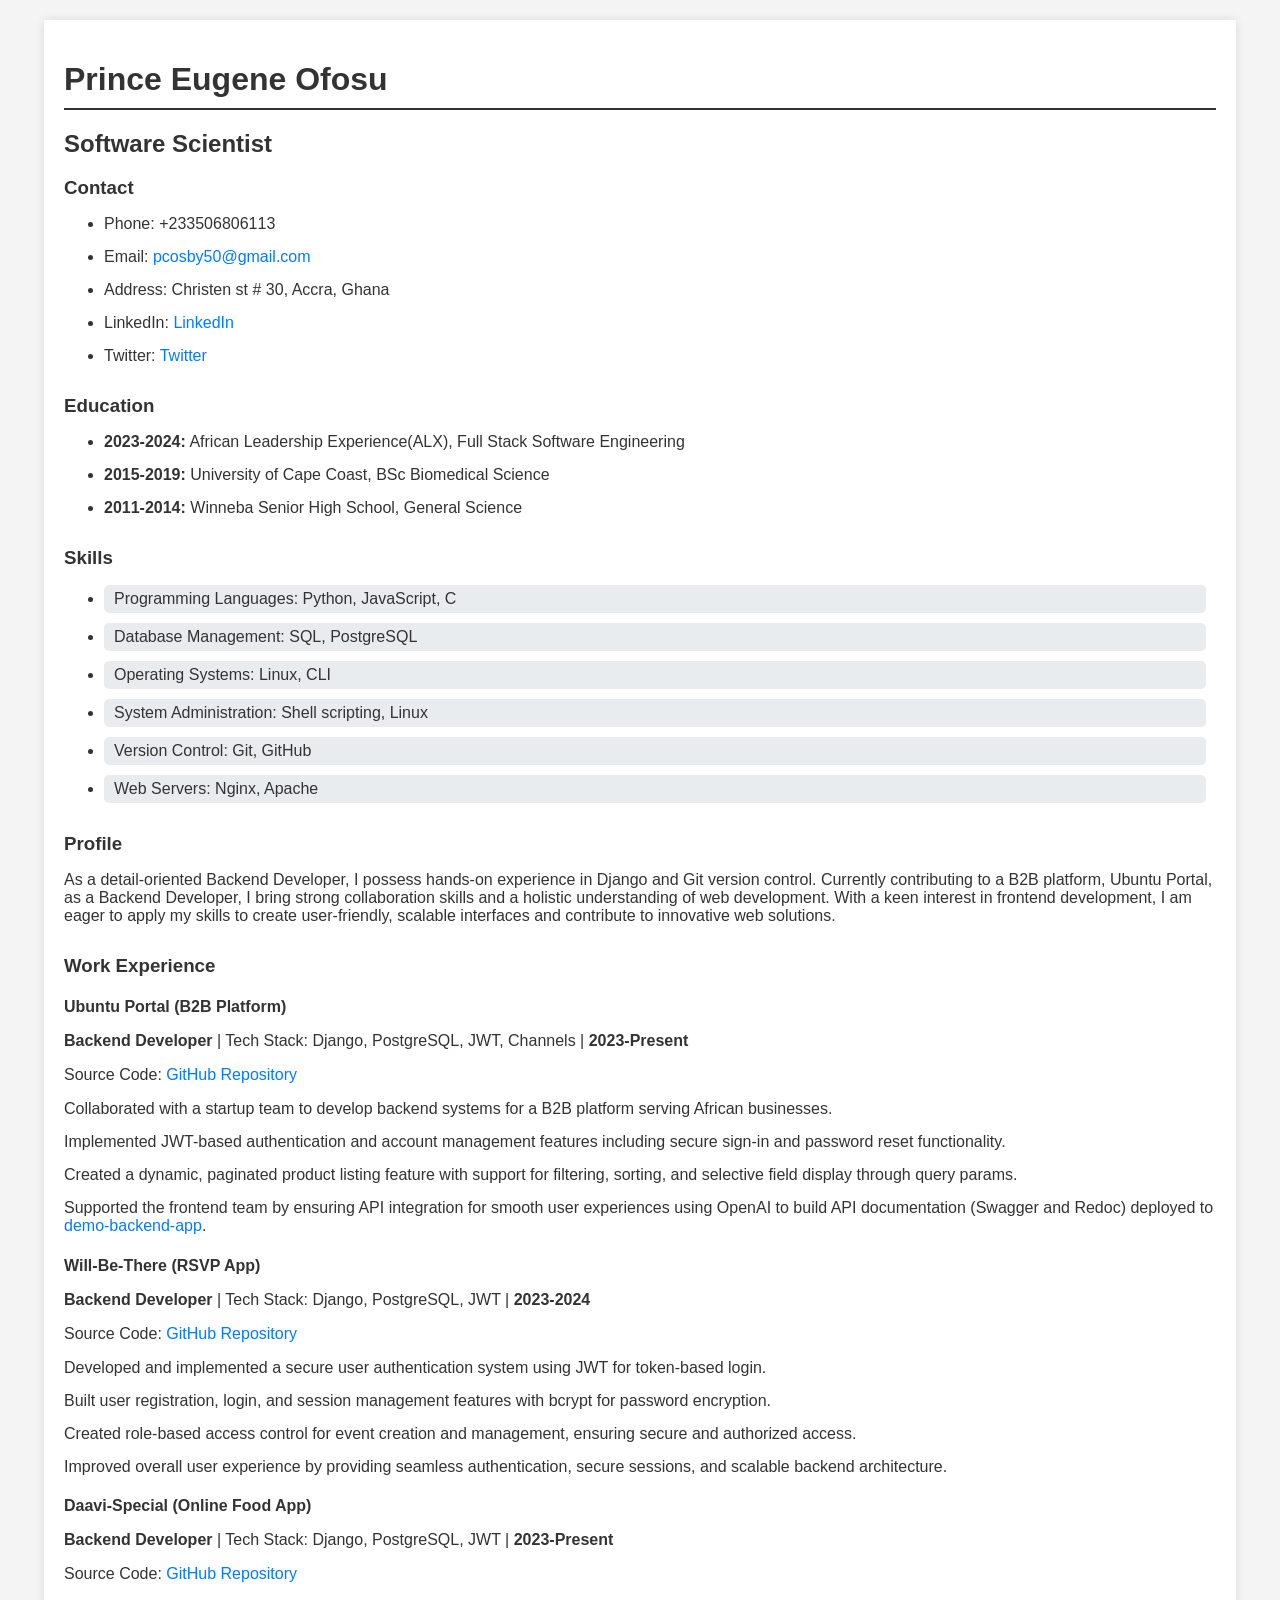
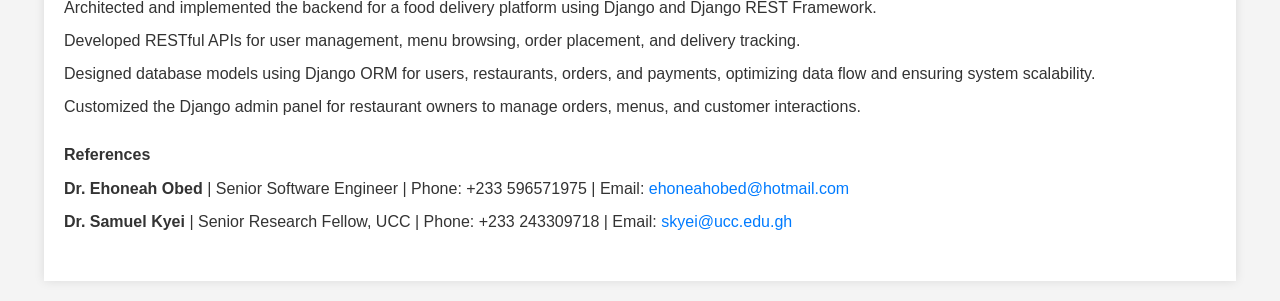
==== commit 1f447917: "made changes to layout of work experience" ====
--- a/index.html
+++ b/index.html
@@ -60,7 +60,6 @@
             <h4>Ubuntu Portal (B2B Platform)</h4>
             <p><strong>Backend Developer</strong> | Tech Stack: Django, PostgreSQL, JWT, Channels | <strong>2023-Present</strong></p>
             <p>Source Code: <a href="https://github.com/UbuntuPortal/ubuntu_portal-backend" target="_blank">GitHub Repository</a></p>
-            <ul>
             <ol>
                 <li>Collaborated with a startup team to develop backend systems for a B2B platform serving African
                     businesses.</li>
@@ -102,13 +101,13 @@
         </div>
 
         <div class="section references">
-            <h3>References</h3>
-            <ul>
+            <h4>References</h4>
+            <ol>
                 <li><strong>Dr. Ehoneah Obed</strong> | Senior Software Engineer | Phone: +233 596571975 | Email: <a
                         href="mailto:ehoneahobed@hotmail.com">ehoneahobed@hotmail.com</a></li>
                 <li><strong>Dr. Samuel Kyei</strong> | Senior Research Fellow, UCC | Phone: +233 243309718 | Email: <a
                         href="mailto:skyei@ucc.edu.gh">skyei@ucc.edu.gh</a></li>
-            </ul>
+            </ol>
         </div>
     </div>
 </body>
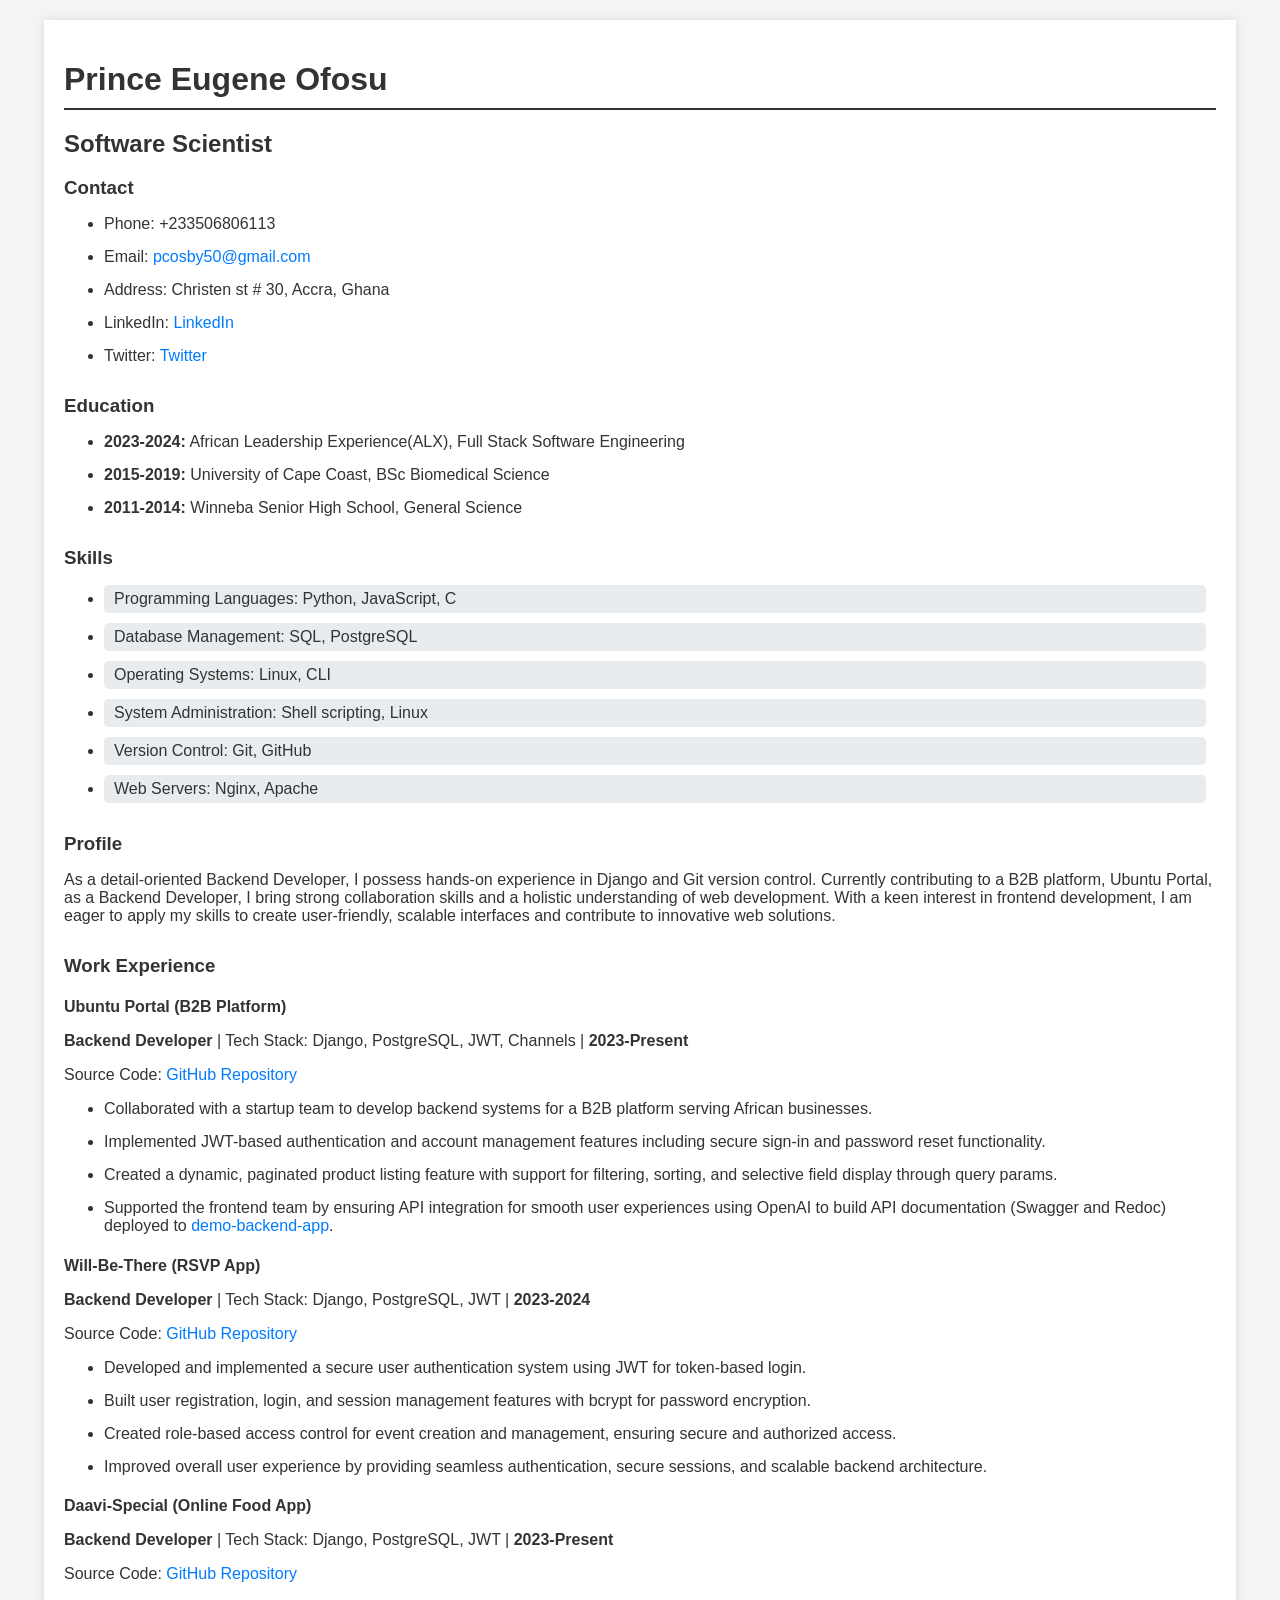
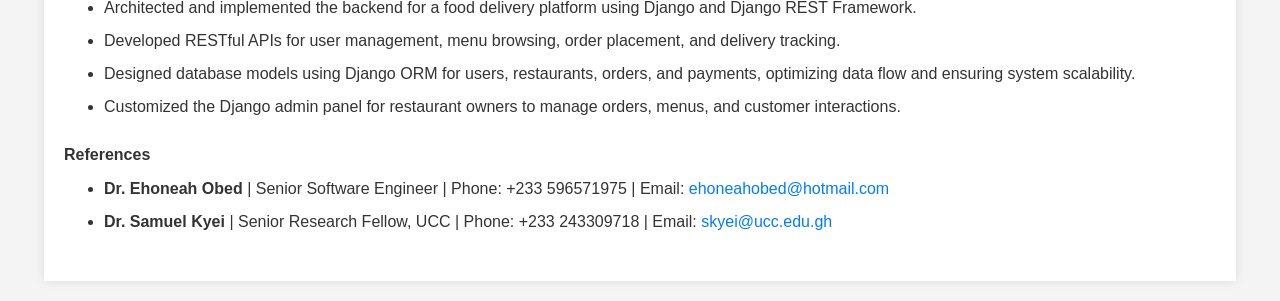
==== commit b1e7544f: "made changes to layout of work experience , ol to ul" ====
--- a/index.html
+++ b/index.html
@@ -60,7 +60,7 @@
             <h4>Ubuntu Portal (B2B Platform)</h4>
             <p><strong>Backend Developer</strong> | Tech Stack: Django, PostgreSQL, JWT, Channels | <strong>2023-Present</strong></p>
             <p>Source Code: <a href="https://github.com/UbuntuPortal/ubuntu_portal-backend" target="_blank">GitHub Repository</a></p>
-            <ol>
+            <ul>
                 <li>Collaborated with a startup team to develop backend systems for a B2B platform serving African
                     businesses.</li>
                 <li>Implemented JWT-based authentication and account management features including secure sign-in and
@@ -70,12 +70,12 @@
                 <li>Supported the frontend team by ensuring API integration for smooth user experiences using OpenAI to build API
                     documentation (Swagger and Redoc) deployed to <a href="https://ubuntu-portal.onrender.com/api/schema/redoc/"
                         target="_blank">demo-backend-app</a>.</li>
-            </ol>
+            </ul>
 
             <h4>Will-Be-There (RSVP App)</h4>
             <p><strong>Backend Developer</strong> | Tech Stack: Django, PostgreSQL, JWT | <strong>2023-2024</strong></p>
             <p>Source Code: <a href="https://github.com/Pcosby5/WillBeThere" target="_blank">GitHub Repository</a></p>
-            <ol>
+            <ul>
                 <li>Developed and implemented a secure user authentication system using JWT for token-based login.</li>
                 <li>Built user registration, login, and session management features with bcrypt for password encryption.
                 </li>
@@ -83,12 +83,12 @@
                     access.</li>
                 <li>Improved overall user experience by providing seamless authentication, secure sessions, and scalable
                     backend architecture.</li>
-            </ol>
+            </ul>
 
             <h4>Daavi-Special (Online Food App)</h4>
             <p><strong>Backend Developer</strong> | Tech Stack: Django, PostgreSQL, JWT | <strong>2023-Present</strong></p>
             <p>Source Code: <a href="https://github.com/Pcosby5/DaaviSpecial-backend" target="_blank">GitHub Repository</a></p>
-            <ol>
+            <ul>
                 <li>Architected and implemented the backend for a food delivery platform using Django and Django REST
                     Framework.</li>
                 <li>Developed RESTful APIs for user management, menu browsing, order placement, and delivery tracking.
@@ -97,17 +97,17 @@
                     data flow and ensuring system scalability.</li>
                 <li>Customized the Django admin panel for restaurant owners to manage orders, menus, and customer
                     interactions.</li>
-            </ol>
+            </ul>
         </div>
 
         <div class="section references">
             <h4>References</h4>
-            <ol>
+            <ul>
                 <li><strong>Dr. Ehoneah Obed</strong> | Senior Software Engineer | Phone: +233 596571975 | Email: <a
                         href="mailto:ehoneahobed@hotmail.com">ehoneahobed@hotmail.com</a></li>
                 <li><strong>Dr. Samuel Kyei</strong> | Senior Research Fellow, UCC | Phone: +233 243309718 | Email: <a
                         href="mailto:skyei@ucc.edu.gh">skyei@ucc.edu.gh</a></li>
-            </ol>
+            </ul>
         </div>
     </div>
 </body>
